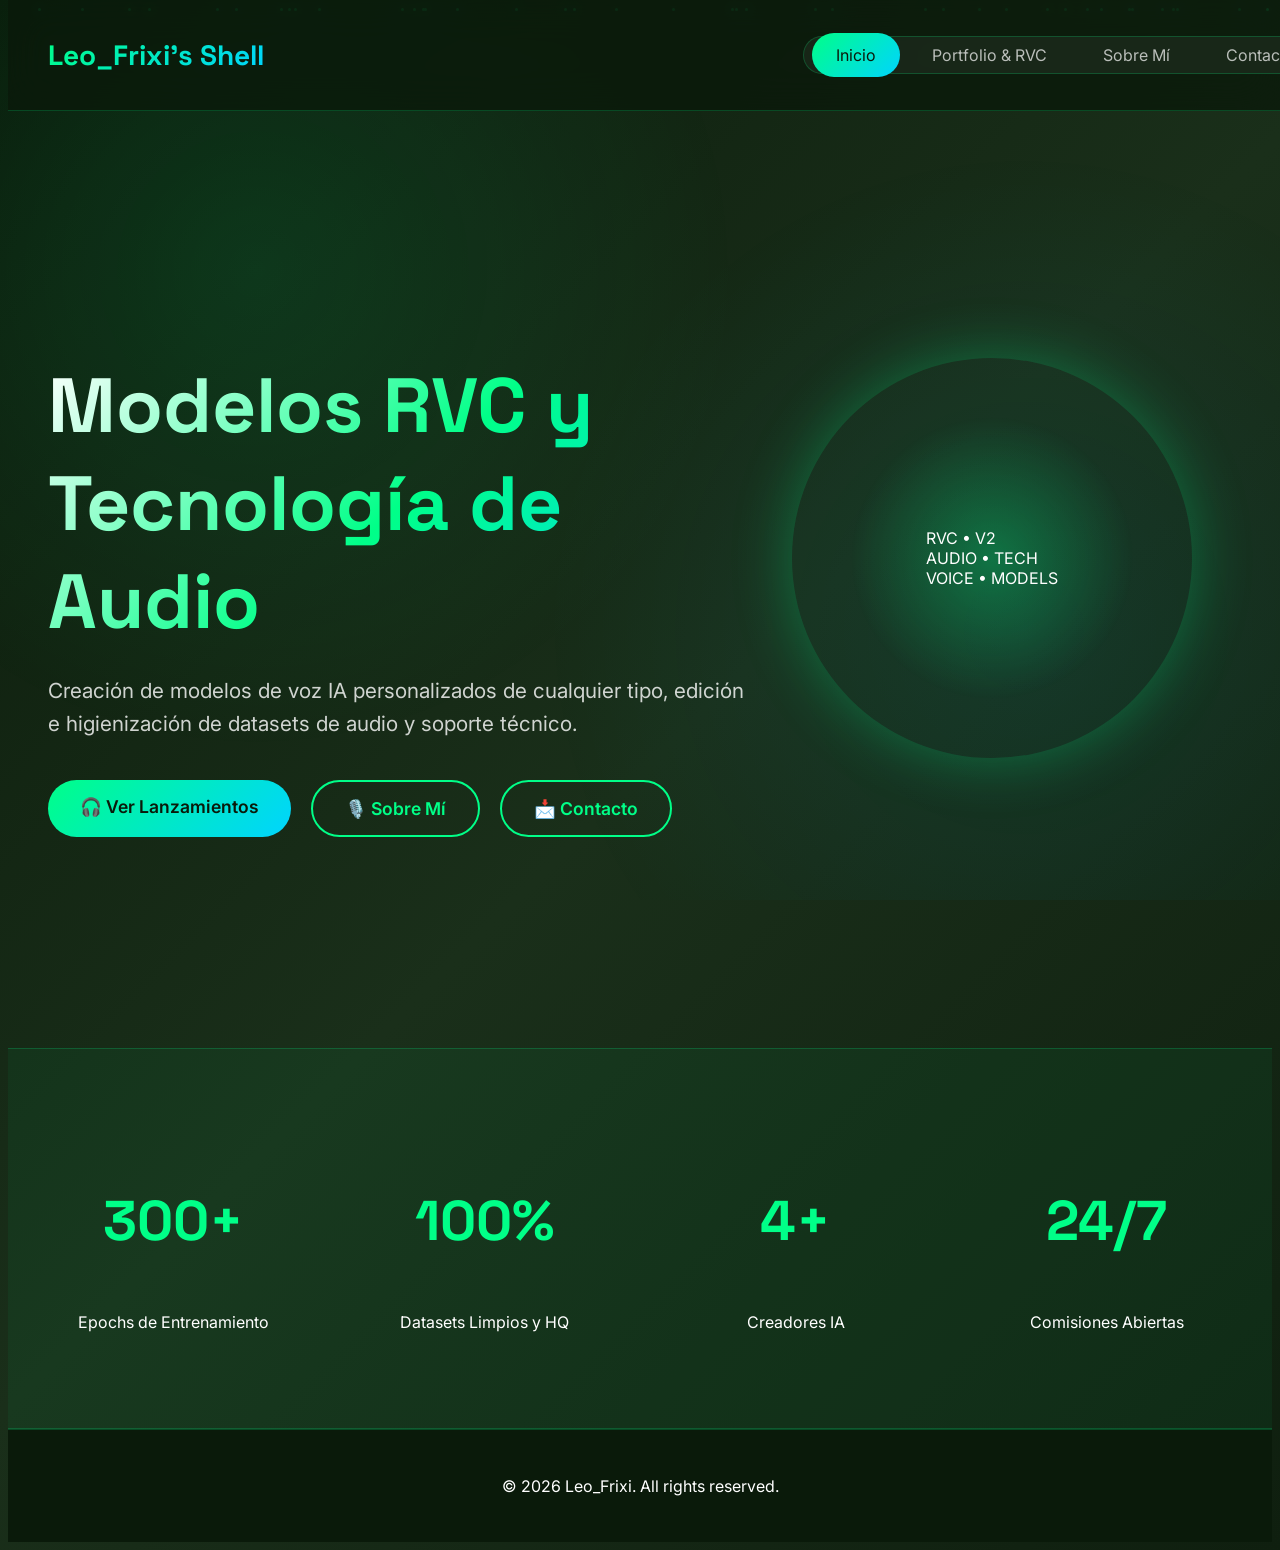
==== index.html @ 7d476fbf "Implementados videos en la sección de Portfolio + ajustes a cambiar" ====
<!DOCTYPE html>
<html lang="en">
<head>
    <meta charset="UTF-8">
    <meta name="viewport" content="width=device-width, initial-scale=1.0">
    <title>La Madriguera de Tortuga</title>
    <link href="https://fonts.googleapis.com/css2?family=Inter:wght@300;400;500;600;700&family=Space+Grotesk:wght@300;400;500;600;700&display=swap" rel="stylesheet">
    <link href="css/style.css" rel="stylesheet">
</head>
<body>
    <!-- Efectos Visuales de Fondo -->
    <div class="bio-bg"></div>
    <div class="particle-system" id="particleSystem"></div>

    <!-- Navegación -->
<header>
    <nav id="navbar">
        <div class="nav-container">
            <a href="index.html" class="logo">
                <span class="logo-text">Leo_Frixi's Shell</span>
            </a>
            <ul class="nav-menu" id="navMenu">
                <li><a href="index.html" class="nav-link active">Inicio</a></li>
                <li><a href="pages/portfolio.html" class="nav-link">Portfolio & RVC </a></li>
                <li><a href="pages/about.html" class="nav-link">Sobre Mí</a></li>
                <li><a href="pages/contact.html" class="nav-link">Contacto</a></li>
            </ul>
        </div>
    </nav>
</header>

<main>
    <!-- Sección Hero -->
    <section class="hero" id="home">
       <article class="hero-text">
                <h1>Modelos RVC y Tecnología de Audio</h1>
                <p>Creación de modelos de voz IA personalizados de cualquier tipo, edición e higienización de datasets de audio y soporte técnico.</p>
                <div class="hero-buttons">
                    <a href="pages/portfolio.html" class="btn btn-primary">🎧 Ver Lanzamientos</a>
                    <a href="pages/about.html" class="btn btn-secondary">🎙️ Sobre Mí</a>
                    <a href="pages/contact.html" class="btn btn-secondary">📩 Contacto</a>
                </div>
               </article>
            <figure class="hero-visual">
                <div class="bio-sphere">
                    <div class="rotating-text">
                        <div class="text-circle active">RVC • V2</div>
                        <div class="text-circle">AUDIO • TECH</div>
                        <div class="text-circle">VOICE • MODELS</div>
                    </div>
           </figure>
    </section>

<!-- Metricas y Stats -->
        <section class="stats">
            <div class="stats-container">
                <article class="stat-item">
                    <h3>300+</h3>
                    <p>Epochs de Entrenamiento</p>
                </article>
                <article class="stat-item">
                    <h3>100%</h3>
                    <p>Datasets Limpios y HQ</p>
                </article>
                <article class="stat-item">
                    <h3>4+</h3>
                    <p>Creadores IA</p>
                </article>
                <article class="stat-item">
                    <h3>24/7</h3>
                    <p>Comisiones Abiertas</p>
                </article>
            </div>
        </section>

    <!-- Footer -->
    <footer>
        <div class="footer-bottom">
            <p>© 2026 Leo_Frixi. All rights reserved.</p>
        </div>
    </footer>

    <script src="js/script.js"></script>
</body>
</html>
---- css/style.css ----
CSS
@charset "utf-8";

* {
	margin: 0;
	padding: 0;
	box-sizing: border-box;
}

:root {
	--primary-green: #00ff88;
	--secondary-green: #2d5a27;
	--accent-blue: #00d4ff;
	--warm-yellow: #ffeb3b;
	--deep-forest: #0a1a0a;
	--light-mint: #e8fff0;
	--glow-green: rgba(0, 255, 136, 0.3);
	--glow-blue: rgba(0, 212, 255, 0.3);
}

body {
	font-family: 'Inter', sans-serif;
	background: linear-gradient(135deg, #0a1a0a 0%, #1a2f1a 50%, #0f1f0f 100%);
	color: #ffffff;
	overflow-x: hidden;
	position: relative;
}

.bio-bg {
	position: fixed;
	top: 0;
	left: 0;
	width: 100%;
	height: 100%;
	background:
		radial-gradient(circle at 20% 30%, rgba(0, 255, 136, 0.1) 0%, transparent 40%),
		radial-gradient(circle at 80% 70%, rgba(0, 212, 255, 0.08) 0%, transparent 40%);
	z-index: -3;
}

.particle-system {
	position: fixed;
	width: 100%;
	height: 100%;
	pointer-events: none;
	z-index: -1;
}

.bio-particle {
	position: absolute;
	width: 3px;
	height: 3px;
	background: var(--primary-green);
	border-radius: 50%;
	box-shadow: 0 0 10px var(--primary-green);
	animation: bio-float 15s linear infinite;
}

@keyframes bio-float {
	0% { transform: translateY(100vh) scale(0); opacity: 0; }
	10% { opacity: 1; transform: translateY(90vh) scale(1); }
	90% { opacity: 1; transform: translateY(10vh) scale(1); }
	100% { transform: translateY(-10vh) scale(0); opacity: 0; }
}

nav {
	position: fixed;
	top: 0;
	width: 100%;
	padding: 20px 40px;
	background: rgba(10, 26, 10, 0.8);
	backdrop-filter: blur(20px);
	border-bottom: 1px solid rgba(0, 255, 136, 0.2);
	z-index: 1000;
}

.nav-container {
	max-width: 1400px;
	margin: 0 auto;
	display: flex;
	justify-content: space-between;
	align-items: center;
}

.logo {
	display: flex;
	align-items: center;
	text-decoration: none;
	gap: 12px;
}

.logo-text {
	font-family: 'Space Grotesk', sans-serif;
	font-size: 28px;
	font-weight: 700;
	background: linear-gradient(135deg, var(--primary-green), var(--accent-blue));
	-webkit-background-clip: text;
	-webkit-text-fill-color: transparent;
}

.nav-menu {
	display: flex;
	list-style: none;
	gap: 8px;
	background: rgba(255, 255, 255, 0.05);
	padding: 8px;
	border-radius: 50px;
	border: 1px solid rgba(0, 255, 136, 0.2);
}

.nav-menu a {
	text-decoration: none;
	color: rgba(255, 255, 255, 0.7);
	padding: 12px 24px;
	border-radius: 25px;
	transition: all 0.4s ease;
}

.nav-menu a.active, .nav-menu a:hover {
	color: var(--deep-forest);
	background: linear-gradient(135deg, var(--primary-green), var(--accent-blue));
}

.hero {
	min-height: 100vh;
	display: flex;
	align-items: center;
	justify-content: center;
	padding: 100px 40px 40px;
}

.hero-content {
	max-width: 1400px;
	width: 100%;
	display: grid;
	grid-template-columns: 1fr 1fr;
	gap: 80px;
	align-items: center;
}

.hero-text h1 {
	font-family: 'Space Grotesk', sans-serif;
	font-size: clamp(3rem, 6vw, 5.5rem);
	font-weight: 700;
	margin-bottom: 24px;
	background: linear-gradient(135deg, #ffffff, var(--primary-green), var(--accent-blue));
	-webkit-background-clip: text;
	-webkit-text-fill-color: transparent;
}

.hero-text p {
	font-size: 1.3rem;
	line-height: 1.6;
	color: rgba(255, 255, 255, 0.8);
	margin-bottom: 40px;
}

.hero-buttons {
	display: flex;
	gap: 20px;
}

.btn {
	padding: 16px 32px;
	border-radius: 50px;
	font-size: 1.1rem;
	font-weight: 600;
	text-decoration: none;
	transition: all 0.3s ease;
}

.btn-primary {
	background: linear-gradient(135deg, var(--primary-green), var(--accent-blue));
	color: var(--deep-forest);
}

.btn-secondary {
	background: transparent;
	color: var(--primary-green);
	border: 2px solid var(--primary-green);
}

.bio-sphere {
	width: 400px;
	height: 400px;
	border-radius: 50%;
	background: radial-gradient(circle, var(--glow-green) 0%, transparent 50%);
	display: flex;
	align-items: center;
	justify-content: center;
	box-shadow: 0 0 60px var(--glow-green);
	margin: 0 auto;
}

.stats {
	padding: 80px 40px;
	background: rgba(0, 255, 136, 0.05);
	border-top: 1px solid rgba(0, 255, 136, 0.2);
	border-bottom: 1px solid rgba(0, 255, 136, 0.2);
}

.stats-container {
	max-width: 1400px;
	margin: 0 auto;
	display: grid;
	grid-template-columns: repeat(auto-fit, minmax(250px, 1fr));
	gap: 60px;
	text-align: center;
}

.stat-item h3 {
	font-family: 'Space Grotesk', sans-serif;
	font-size: 3.5rem;
	color: var(--primary-green);
}

.features {
	padding: 120px 40px;
	max-width: 1400px;
	margin: 0 auto;
}

.section-title {
	font-family: 'Space Grotesk', sans-serif;
	font-size: 3.5rem;
	text-align: center;
	margin-bottom: 80px;
	background: linear-gradient(135deg, var(--primary-green), var(--accent-blue));
	-webkit-background-clip: text;
	-webkit-text-fill-color: transparent;
}

.features-showcase {
	display: grid;
	grid-template-columns: 400px 1fr;
	gap: 60px;
}

.nav-item {
	display: flex;
	align-items: center;
	gap: 20px;
	padding: 20px;
	margin-bottom: 12px;
	border-radius: 16px;
	cursor: pointer;
	border: 1px solid rgba(0, 255, 136, 0.2);
	background: rgba(255, 255, 255, 0.03);
}

.nav-item.active {
	background: linear-gradient(135deg, rgba(0, 255, 136, 0.2), rgba(0, 212, 255, 0.1));
	border-color: var(--primary-green);
}

/* ========================================= */
/*  🎧 PORTFOLIO & SECCIÓN DE CREADORES      */
/* ========================================= */

.portfolio-main {
	margin: 140px auto 60px auto;
	max-width: 1200px;
	width: 100%;
	padding: 0 20px;
}

.portfolio-title {
	text-align: center;
	margin-bottom: 2.5rem;
	font-size: 2.2rem;
	font-family: 'Space Grotesk', sans-serif;
	background: linear-gradient(135deg, var(--primary-green), var(--accent-blue));
	-webkit-background-clip: text;
	-webkit-text-fill-color: transparent;
}

.portfolio-container {
	display: grid;
	grid-template-columns: 320px 1fr;
	gap: 30px;
	align-items: start;
}

.artist-nav {
	display: flex;
	flex-direction: column;
	gap: 12px;
	background: rgba(255, 255, 255, 0.02);
	border: 1px solid rgba(0, 255, 136, 0.15);
	padding: 16px;
	border-radius: 16px;
}

.artist-btn {
	display: flex;
	align-items: flex-start;
	gap: 12px;
	width: 100%;
	padding: 14px;
	text-align: left;
	background: transparent;
	border: 1px solid transparent;
	border-radius: 10px;
	color: #ffffff;
	cursor: pointer;
	transition: all 0.3s ease;
}

.artist-btn:hover {
	background: rgba(0, 255, 136, 0.05);
	border-color: rgba(0, 255, 136, 0.3);
}

.artist-btn.active {
	background: linear-gradient(135deg, rgba(0, 255, 136, 0.15), rgba(0, 212, 255, 0.1));
	border-color: var(--primary-green);
	box-shadow: 0 0 15px rgba(0, 255, 136, 0.15);
}

.artist-icon {
	font-size: 1.3rem;
	line-height: 1;
	margin-top: 2px;
}

.artist-info h4 {
	margin: 0 0 4px 0;
	color: var(--primary-green);
	font-size: 1rem;
	font-family: 'Space Grotesk', sans-serif;
}

.artist-info p {
	margin: 0;
	font-size: 0.82rem;
	color: rgba(255, 255, 255, 0.7);
	line-height: 1.35;
}

/* Lista vertical de vídeos por colaborador */
.video-column-list {
	display: flex;
	flex-direction: column;
	gap: 32px;
	margin-top: 24px;
}

.video-container {
	position: relative;
	width: 100%;
	padding-bottom: 56.25%; /* Mantiene relación de aspecto 16:9 perfecto en tamaño grande */
	height: 0;
	border-radius: 12px;
	overflow: hidden;
	border: 1px solid rgba(0, 255, 136, 0.3);
	background: #000000;
	box-shadow: 0 6px 24px rgba(0, 0, 0, 0.5);
}

.video-container iframe,
.video-container video {
	position: absolute;
	top: 0;
	left: 0;
	width: 100%;
	height: 100%;
	border: 0;
	border-radius: 12px;
}

.feature-display {
	background: rgba(255, 255, 255, 0.03);
	border: 1px solid rgba(0, 255, 136, 0.2);
	border-radius: 16px;
	padding: 28px;
	min-height: 380px;
}

.feature-panel {
	display: none;
}

.feature-panel.active {
	display: block;
}

.feature-panel h3 {
	color: var(--primary-green);
	margin-top: 0;
	margin-bottom: 16px;
	font-family: 'Space Grotesk', sans-serif;
	font-size: 1.6rem;
}

.feature-panel p {
	color: rgba(255, 255, 255, 0.85);
	line-height: 1.6;
}

.about, .contact {
	padding: 120px 40px;
	max-width: 1400px;
	margin: 0 auto;
}

.contact-container {
	display: grid;
	grid-template-columns: 1fr 1fr;
	gap: 80px;
}

.contact-form {
	background: rgba(255, 255, 255, 0.05);
	border: 1px solid rgba(0, 255, 136, 0.2);
	border-radius: 24px;
	padding: 48px;
}

.form-group {
	margin-bottom: 32px;
}

.form-group label {
	display: block;
	color: var(--primary-green);
	margin-bottom: 12px;
}

.form-group input, .form-group textarea {
	width: 100%;
	padding: 16px;
	background: rgba(255, 255, 255, 0.08);
	border: 2px solid rgba(0, 255, 136, 0.2);
	border-radius: 12px;
	color: white;
}

.submit-btn {
	width: 100%;
	padding: 18px;
	background: linear-gradient(135deg, var(--primary-green), var(--accent-blue));
	color: var(--deep-forest);
	border: none;
	border-radius: 12px;
	font-weight: 700;
	cursor: pointer;
}

footer {
	background: var(--deep-forest);
	border-top: 1px solid rgba(0, 255, 136, 0.2);
	padding: 30px;
	text-align: center;
}

@media (max-width: 768px) {
	.hero-content, .features-showcase, .contact-container, .portfolio-container {
		grid-template-columns: 1fr;
	}
}
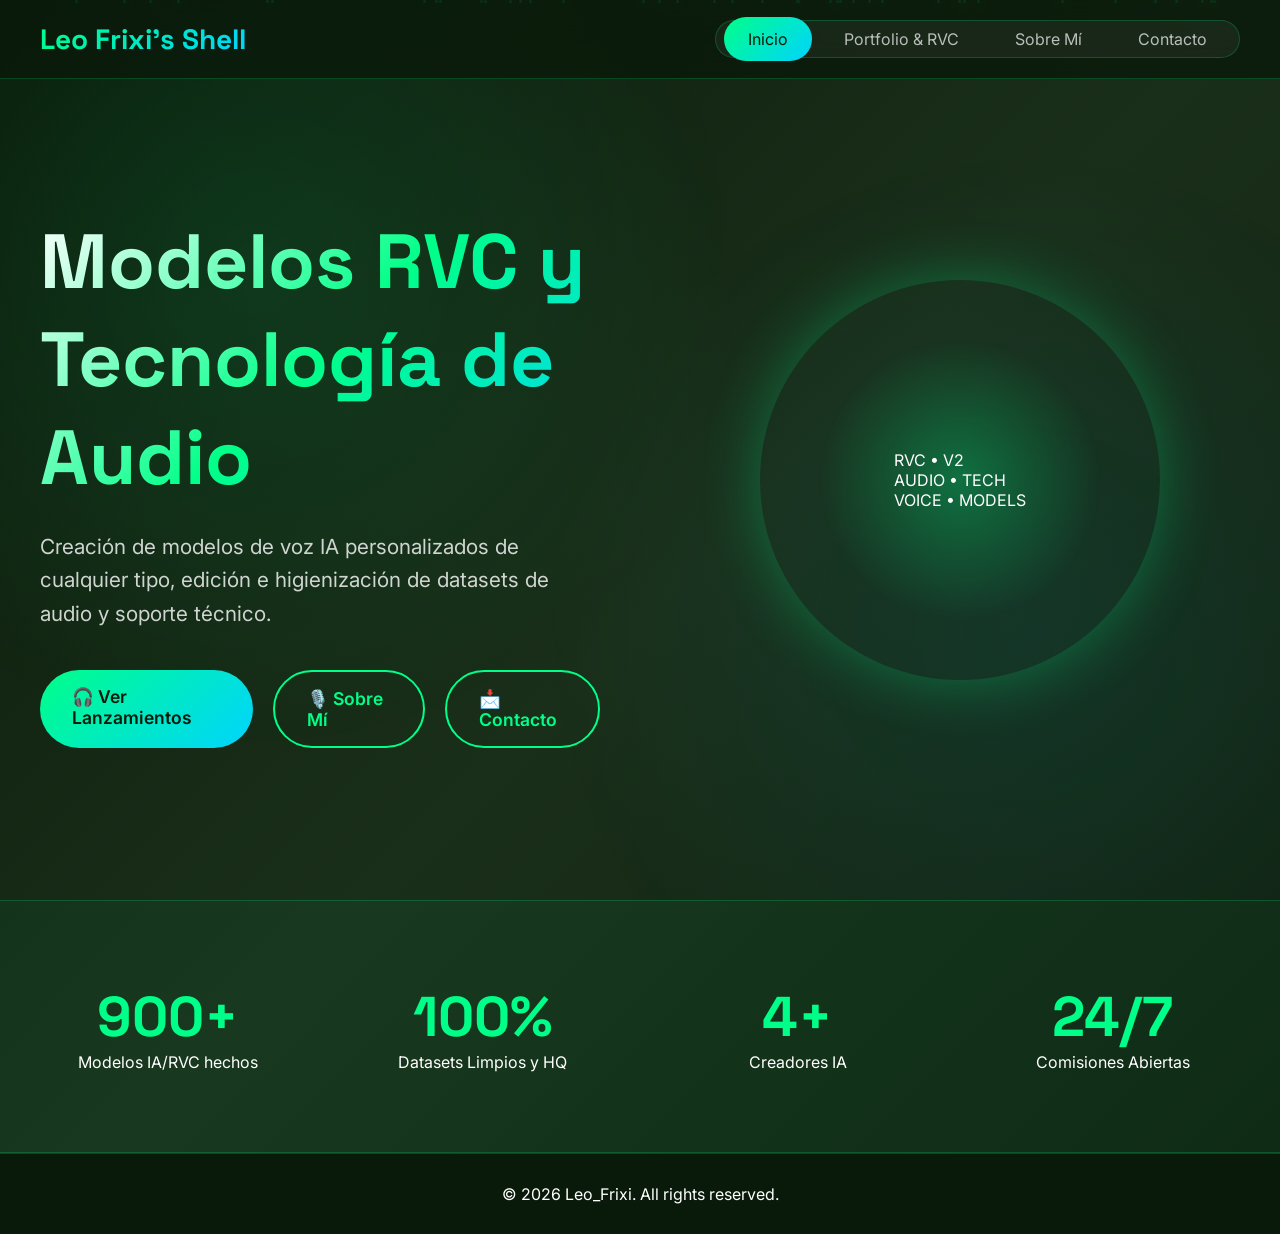
==== commit b31673b2: "Biografia añadida, mobile first + otras correcciones" ====
--- a/index.html
+++ b/index.html
@@ -1,9 +1,9 @@
 <!DOCTYPE html>
-<html lang="en">
+<html lang="es">
 <head>
     <meta charset="UTF-8">
     <meta name="viewport" content="width=device-width, initial-scale=1.0">
-    <title>La Madriguera de Tortuga</title>
+    <title>Leo Frixi's Shell</title>
     <link href="https://fonts.googleapis.com/css2?family=Inter:wght@300;400;500;600;700&family=Space+Grotesk:wght@300;400;500;600;700&display=swap" rel="stylesheet">
     <link href="css/style.css" rel="stylesheet">
 </head>
@@ -17,7 +17,7 @@
     <nav id="navbar">
         <div class="nav-container">
             <a href="index.html" class="logo">
-                <span class="logo-text">Leo_Frixi's Shell</span>
+                <span class="logo-text">Leo Frixi's Shell</span>
             </a>
             <ul class="nav-menu" id="navMenu">
                 <li><a href="index.html" class="nav-link active">Inicio</a></li>
@@ -32,31 +32,34 @@
 <main>
     <!-- Sección Hero -->
     <section class="hero" id="home">
-       <article class="hero-text">
-                <h1>Modelos RVC y Tecnología de Audio</h1>
-                <p>Creación de modelos de voz IA personalizados de cualquier tipo, edición e higienización de datasets de audio y soporte técnico.</p>
-                <div class="hero-buttons">
-                    <a href="pages/portfolio.html" class="btn btn-primary">🎧 Ver Lanzamientos</a>
-                    <a href="pages/about.html" class="btn btn-secondary">🎙️ Sobre Mí</a>
-                    <a href="pages/contact.html" class="btn btn-secondary">📩 Contacto</a>
+    <div class="hero-content">
+        <div class="hero-text">
+            <h1>Modelos RVC y Tecnología de Audio</h1>
+            <p>Creación de modelos de voz IA personalizados de cualquier tipo, edición e higienización de datasets de audio y soporte técnico.</p>
+            <div class="hero-buttons">
+                <a href="pages/portfolio.html" class="btn btn-primary">🎧 Ver Lanzamientos</a>
+                <a href="pages/about.html" class="btn btn-secondary">🎙️ Sobre Mí</a>
+                <a href="pages/contact.html" class="btn btn-secondary">📩 Contacto</a>
+            </div>
+        </div>
+        <div class="hero-visual">
+            <div class="bio-sphere">
+                <div class="rotating-text">
+                    <div class="text-circle active">RVC • V2</div>
+                    <div class="text-circle">AUDIO • TECH</div>
+                    <div class="text-circle">VOICE • MODELS</div>
                 </div>
-               </article>
-            <figure class="hero-visual">
-                <div class="bio-sphere">
-                    <div class="rotating-text">
-                        <div class="text-circle active">RVC • V2</div>
-                        <div class="text-circle">AUDIO • TECH</div>
-                        <div class="text-circle">VOICE • MODELS</div>
-                    </div>
-           </figure>
-    </section>
+            </div>
+        </div>
+    </div>
+</section>
 
 <!-- Metricas y Stats -->
         <section class="stats">
             <div class="stats-container">
                 <article class="stat-item">
-                    <h3>300+</h3>
-                    <p>Epochs de Entrenamiento</p>
+                    <h3>900+</h3>
+                    <p>Modelos IA/RVC hechos</p>
                 </article>
                 <article class="stat-item">
                     <h3>100%</h3>
@@ -72,8 +75,9 @@
                 </article>
             </div>
         </section>
+    </main>
 
-    <!-- Footer -->
+<!-- Footer -->
     <footer>
         <div class="footer-bottom">
             <p>© 2026 Leo_Frixi. All rights reserved.</p>
--- a/css/style.css
+++ b/css/style.css
@@ -1,6 +1,3 @@
-CSS
-@charset "utf-8";
-
 * {
 	margin: 0;
 	padding: 0;
@@ -24,6 +21,14 @@
 	color: #ffffff;
 	overflow-x: hidden;
 	position: relative;
+	min-height: 100vh;
+	display: flex;
+	flex-direction: column;
+}
+
+main {
+	flex: 1;
+	width: 100%;
 }
 
 .bio-bg {
@@ -403,6 +408,69 @@
 	margin: 0 auto;
 }
 
+.about-content {
+	display: grid;
+	grid-template-columns: 1fr 1.5fr;
+	gap: 60px;
+	align-items: center;
+}
+
+.about-visual {
+	display: flex;
+	justify-content: center;
+}
+
+.eco-visualization {
+	width: min(320px, 80vw);
+	aspect-ratio: 1;
+}
+
+.growth-rings {
+	position: relative;
+	width: 100%;
+	height: 100%;
+}
+
+.ring {
+	position: absolute;
+	inset: 0;
+	border-radius: 50%;
+	border: 2px solid var(--primary-green);
+	box-shadow: 0 0 30px var(--glow-green);
+}
+
+.ring:nth-child(2) {
+	inset: 18%;
+	border-color: var(--accent-blue);
+	box-shadow: 0 0 30px var(--glow-blue);
+}
+
+.ring:nth-child(3) {
+	inset: 36%;
+	background: radial-gradient(circle, var(--glow-green) 0%, transparent 70%);
+}
+
+.about-text h2 {
+	font-family: 'Space Grotesk', sans-serif;
+	font-size: 2rem;
+	color: var(--primary-green);
+	margin-bottom: 24px;
+}
+
+.about-text p {
+	font-size: 1.1rem;
+	line-height: 1.7;
+	color: rgba(255, 255, 255, 0.85);
+	margin-bottom: 20px;
+}
+
+.about-text .firma {
+	text-align: right;
+	font-family: 'Space Grotesk', sans-serif;
+	color: var(--primary-green);
+	font-size: 1.2rem;
+}
+
 .contact-container {
 	display: grid;
 	grid-template-columns: 1fr 1fr;
@@ -454,7 +522,22 @@
 }
 
 @media (max-width: 768px) {
-	.hero-content, .features-showcase, .contact-container, .portfolio-container {
+	.hero-content, .features-showcase, .contact-container, .portfolio-container, .about-content {
 		grid-template-columns: 1fr;
 	}
+
+	nav { padding: 12px 16px; }
+	.nav-container { flex-direction: column; gap: 12px; }
+	.nav-menu { flex-wrap: wrap; justify-content: center; }
+	.nav-menu a { padding: 8px 14px; font-size: 0.9rem; }
+
+	.hero { padding: 140px 20px 40px; }
+	.hero-content { gap: 40px; }
+	.hero-buttons { flex-wrap: wrap; }
+	.bio-sphere { width: min(300px, 80vw); height: min(300px, 80vw); }
+
+	.stats, .about, .contact { padding: 60px 20px; }
+	.contact-form { padding: 24px; }
+	.section-title { font-size: 2.2rem; }
+	.about-content { gap: 40px; }
 }
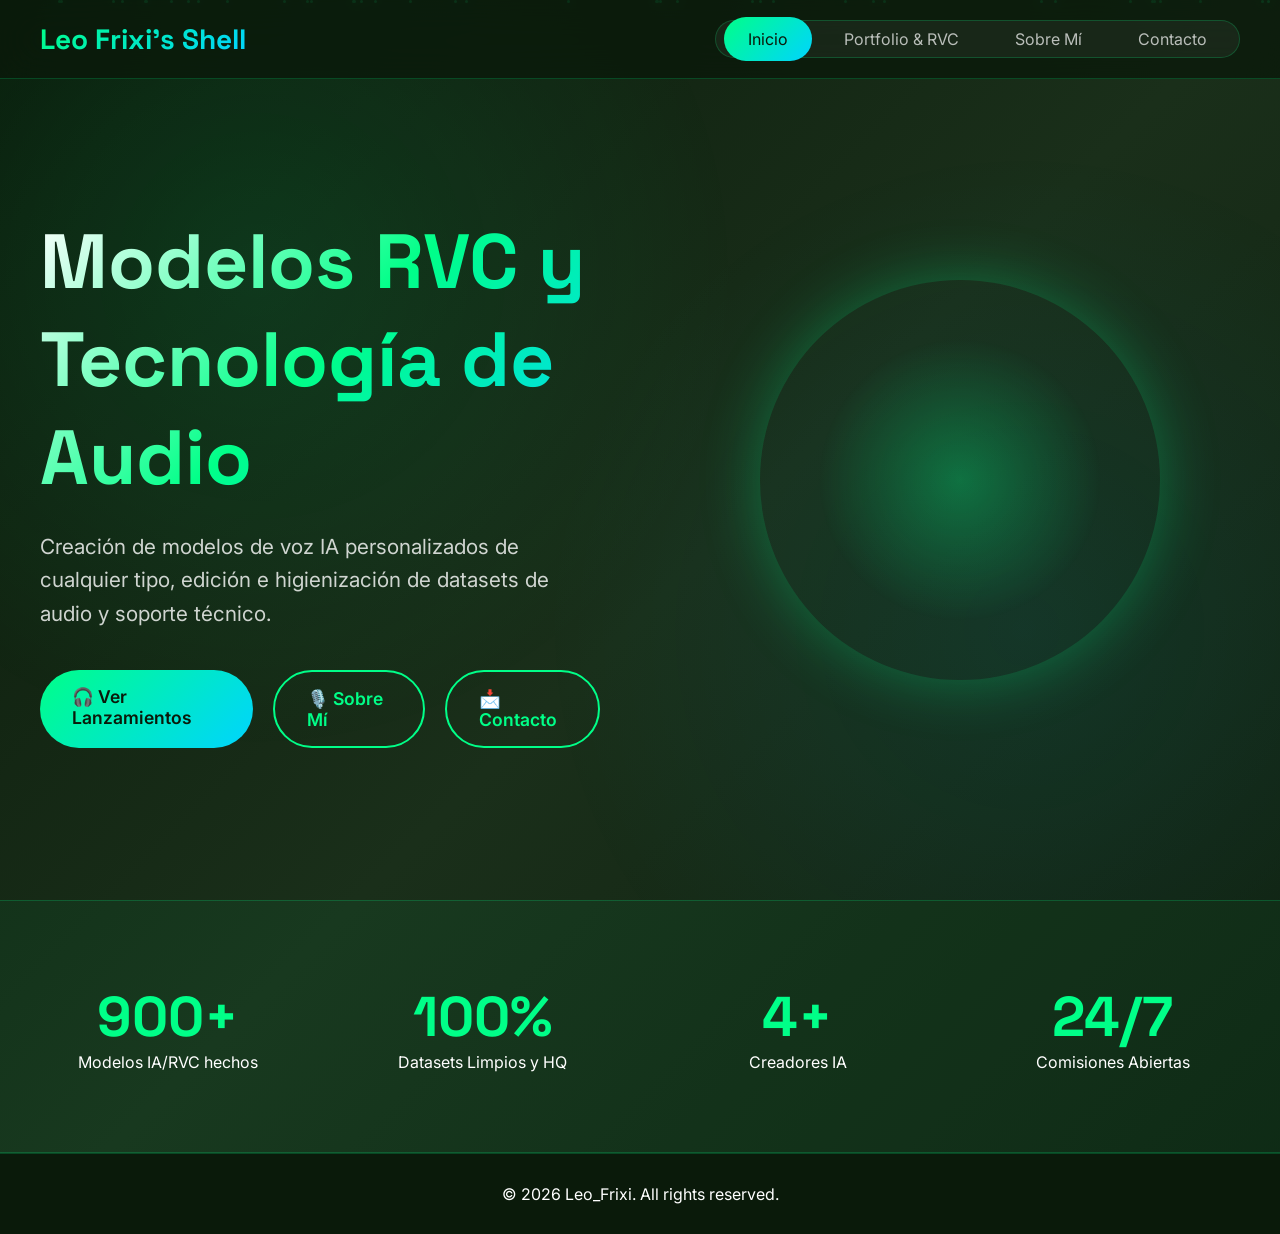
==== commit 14eb0014: "Ultima version, hasta donde pude llegar por falta de tiempo y cansancio" ====
--- a/index.html
+++ b/index.html
@@ -17,11 +17,11 @@
     <nav id="navbar">
         <div class="nav-container">
             <a href="index.html" class="logo">
-                <span class="logo-text">Leo Frixi's Shell</span>
-            </a>
+    <span class="logo-text">Leo Frixi's Shell</span>
+</a>
             <ul class="nav-menu" id="navMenu">
                 <li><a href="index.html" class="nav-link active">Inicio</a></li>
-                <li><a href="pages/portfolio.html" class="nav-link">Portfolio & RVC </a></li>
+                <li><a href="pages/portfolio.html" class="nav-link">Portfolio &amp; RVC </a></li>
                 <li><a href="pages/about.html" class="nav-link">Sobre Mí</a></li>
                 <li><a href="pages/contact.html" class="nav-link">Contacto</a></li>
             </ul>
--- a/css/style.css
+++ b/css/style.css
@@ -197,6 +197,37 @@
 	margin: 0 auto;
 }
 
+.rotating-text {
+	position: relative;
+	width: 100%;
+	height: 100%;
+}
+
+.text-circle {
+	position: absolute;
+	inset: 0;
+	display: flex;
+	align-items: center;
+	justify-content: center;
+	font-family: 'Space Grotesk', sans-serif;
+	font-size: 1.8rem;
+	font-weight: 700;
+	letter-spacing: 2px;
+	color: var(--primary-green);
+	text-shadow: 0 0 20px var(--glow-green);
+	opacity: 0;
+	animation: text-rotate 9s infinite;
+}
+
+.text-circle:nth-child(2) { animation-delay: 3s; }
+.text-circle:nth-child(3) { animation-delay: 6s; }
+
+@keyframes text-rotate {
+	0% { opacity: 0; transform: translateY(12px); }
+	5%, 30% { opacity: 1; transform: translateY(0); }
+	35%, 100% { opacity: 0; transform: translateY(-12px); }
+}
+
 .stats {
 	padding: 80px 40px;
 	background: rgba(0, 255, 136, 0.05);
@@ -521,6 +552,74 @@
 	text-align: center;
 }
 
+.contact-info h2 {
+	font-family: 'Space Grotesk', sans-serif;
+	font-size: 2rem;
+	color: var(--primary-green);
+	margin-bottom: 8px;
+}
+
+.contact-intro {
+	color: rgba(255, 255, 255, 0.75);
+	line-height: 1.6;
+	margin-bottom: 28px;
+}
+
+.social-list {
+	list-style: none;
+	display: flex;
+	flex-direction: column;
+	gap: 16px;
+}
+
+.social-card {
+	display: flex;
+	align-items: center;
+	gap: 18px;
+	padding: 16px 20px;
+	border-radius: 16px;
+	background: rgba(255, 255, 255, 0.05);
+	border: 1px solid rgba(0, 255, 136, 0.2);
+	color: #ffffff;
+	text-decoration: none;
+	transition: transform 0.3s ease, border-color 0.3s ease, box-shadow 0.3s ease;
+}
+
+a.social-card:hover,
+a.social-card:focus-visible {
+	transform: translateX(6px);
+	border-color: var(--primary-green);
+	box-shadow: 0 0 20px var(--glow-green);
+}
+
+.social-icon {
+	flex-shrink: 0;
+	width: 52px;
+	height: 52px;
+	display: flex;
+	align-items: center;
+	justify-content: center;
+	border-radius: 14px;
+	font-size: 1.6rem;
+	color: #ffffff;
+}
+
+.social-icon.youtube { background: #ff0033; }
+.social-icon.instagram { background: linear-gradient(45deg, #feda75, #d62976, #4f5bd5); }
+.social-icon.discord { background: #5865f2; }
+.social-icon.github { background: #333333; border: 1px solid rgba(255, 255, 255, 0.2); }
+
+.social-text strong {
+	display: block;
+	font-family: 'Space Grotesk', sans-serif;
+	font-size: 1.05rem;
+}
+
+.social-text span {
+	font-size: 0.9rem;
+	color: rgba(255, 255, 255, 0.7);
+}
+
 @media (max-width: 768px) {
 	.hero-content, .features-showcase, .contact-container, .portfolio-container, .about-content {
 		grid-template-columns: 1fr;
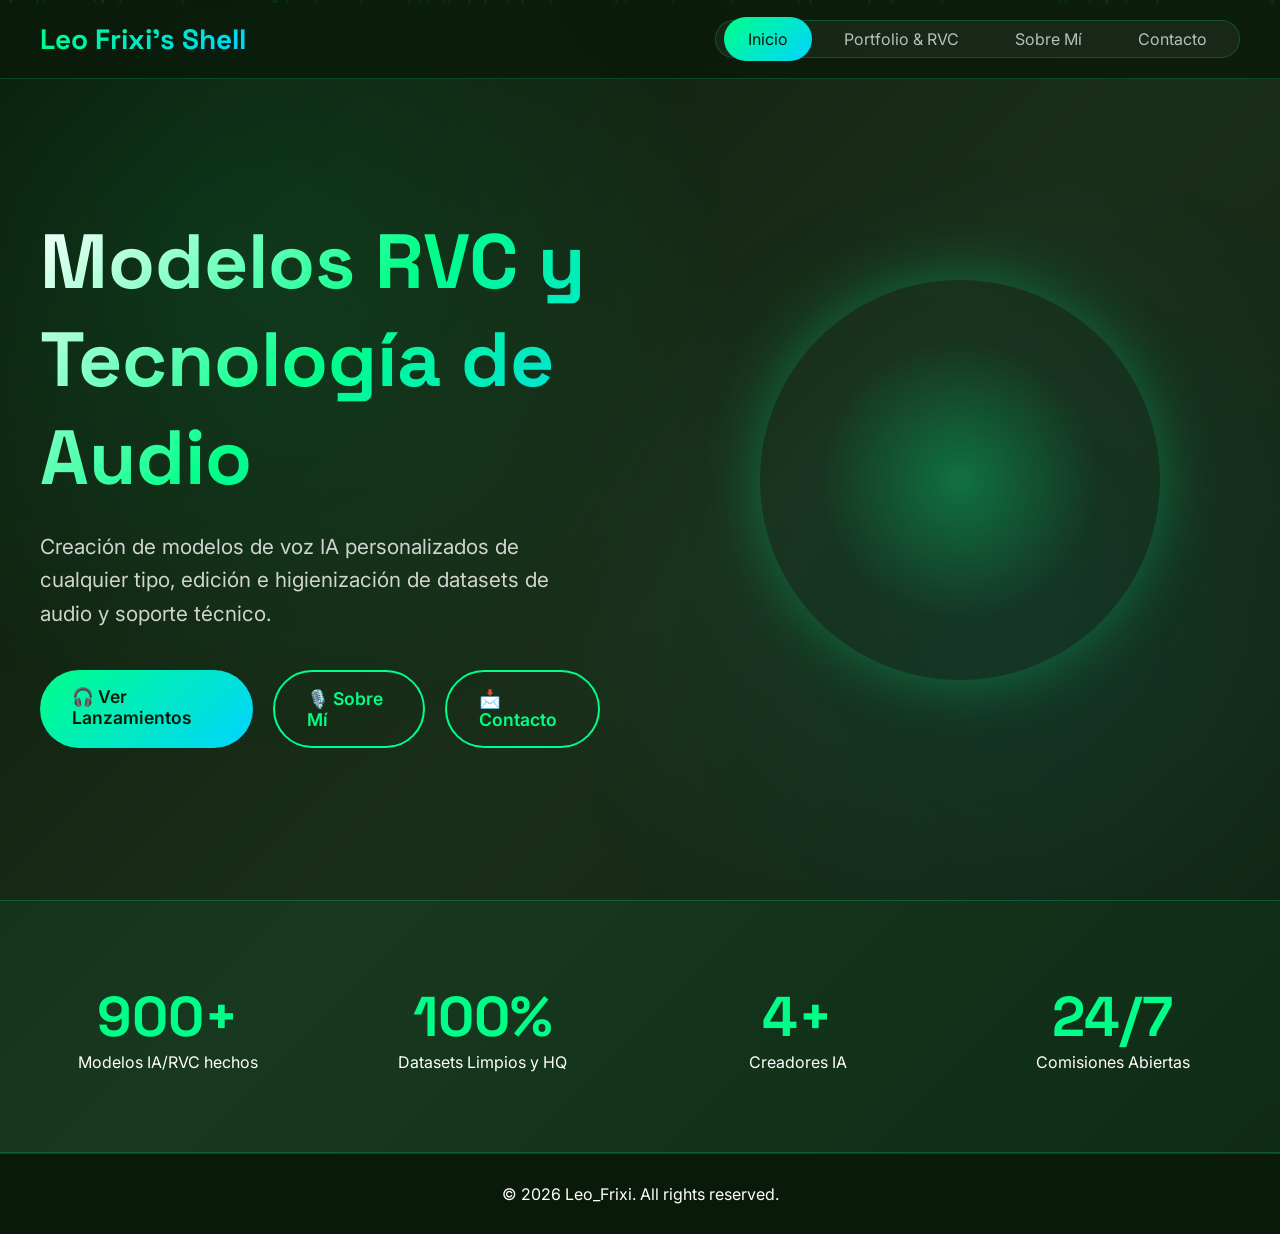
==== commit 40300189: "Nombres de los HTML's cambiados a español" ====
--- a/index.html
+++ b/index.html
@@ -16,14 +16,14 @@
 <header>
     <nav id="navbar">
         <div class="nav-container">
-            <a href="index.html" class="logo">
+            <a href="../index.html" class="logo">
     <span class="logo-text">Leo Frixi's Shell</span>
 </a>
             <ul class="nav-menu" id="navMenu">
                 <li><a href="index.html" class="nav-link active">Inicio</a></li>
                 <li><a href="pages/portfolio.html" class="nav-link">Portfolio &amp; RVC </a></li>
-                <li><a href="pages/about.html" class="nav-link">Sobre Mí</a></li>
-                <li><a href="pages/contact.html" class="nav-link">Contacto</a></li>
+                <li><a href="pages/biografia.html" class="nav-link">Sobre Mí</a></li>
+                <li><a href="pages/contacto.html" class="nav-link">Contacto</a></li>
             </ul>
         </div>
     </nav>
@@ -38,8 +38,8 @@
             <p>Creación de modelos de voz IA personalizados de cualquier tipo, edición e higienización de datasets de audio y soporte técnico.</p>
             <div class="hero-buttons">
                 <a href="pages/portfolio.html" class="btn btn-primary">🎧 Ver Lanzamientos</a>
-                <a href="pages/about.html" class="btn btn-secondary">🎙️ Sobre Mí</a>
-                <a href="pages/contact.html" class="btn btn-secondary">📩 Contacto</a>
+                <a href="pages/biografia.html" class="btn btn-secondary">🎙️ Sobre Mí</a>
+                <a href="pages/contacto.html" class="btn btn-secondary">📩 Contacto</a>
             </div>
         </div>
         <div class="hero-visual">
@@ -54,7 +54,7 @@
     </div>
 </section>
 
-<!-- Metricas y Stats -->
+<!-- Mis Stats -->
         <section class="stats">
             <div class="stats-container">
                 <article class="stat-item">
--- a/css/style.css
+++ b/css/style.css
@@ -1,8 +1,16 @@
+/* ============================================= */
+/*  🧹 RESETEO Y NORMALIZACIÓN                   */
+/* ============================================= */
+
 * {
 	margin: 0;
 	padding: 0;
 	box-sizing: border-box;
 }
+
+/* ============================================= */
+/*  🎨 VARIABLES Y CONFIGURACIONES GLOBALES      */
+/* ============================================= */
 
 :root {
 	--primary-green: #00ff88;
@@ -15,6 +23,10 @@
 	--glow-blue: rgba(0, 212, 255, 0.3);
 }
 
+/* ============================================= */
+/*  📐 LAYOUT GENERAL                            */
+/* ============================================= */
+
 body {
 	font-family: 'Inter', sans-serif;
 	background: linear-gradient(135deg, #0a1a0a 0%, #1a2f1a 50%, #0f1f0f 100%);
@@ -30,6 +42,11 @@
 	flex: 1;
 	width: 100%;
 }
+
+/* ============================================= */
+/*  ✨ FONDO Y EFECTOS VISUALES                  */
+/* ============================================= */
+
 
 .bio-bg {
 	position: fixed;
@@ -68,6 +85,10 @@
 	100% { transform: translateY(-10vh) scale(0); opacity: 0; }
 }
 
+/* ============================================= */
+/*  🧭 NAVEGACIÓN                                */
+/* ============================================= */
+
 nav {
 	position: fixed;
 	top: 0;
@@ -126,6 +147,10 @@
 	background: linear-gradient(135deg, var(--primary-green), var(--accent-blue));
 }
 
+/* ============================================= */
+/*  🏠 SECCIÓN HERO (INICIO)                     */
+/* ============================================= */
+
 .hero {
 	min-height: 100vh;
 	display: flex;
@@ -164,6 +189,10 @@
 	display: flex;
 	gap: 20px;
 }
+
+/* ============================================= */
+/*  🔘 BOTONES                                   */
+/* ============================================= */
 
 .btn {
 	padding: 16px 32px;
@@ -228,6 +257,10 @@
 	35%, 100% { opacity: 0; transform: translateY(-12px); }
 }
 
+/* ============================================= */
+/*  📊 ESTADÍSTICAS                              */
+/* ============================================= */
+
 .stats {
 	padding: 80px 40px;
 	background: rgba(0, 255, 136, 0.05);
@@ -250,11 +283,9 @@
 	color: var(--primary-green);
 }
 
-.features {
-	padding: 120px 40px;
-	max-width: 1400px;
-	margin: 0 auto;
-}
+/* ============================================= */
+/*  🔤 TÍTULOS DE SECCIÓN                        */
+/* ============================================= */
 
 .section-title {
 	font-family: 'Space Grotesk', sans-serif;
@@ -265,29 +296,7 @@
 	-webkit-background-clip: text;
 	-webkit-text-fill-color: transparent;
 }
-
-.features-showcase {
-	display: grid;
-	grid-template-columns: 400px 1fr;
-	gap: 60px;
-}
-
-.nav-item {
-	display: flex;
-	align-items: center;
-	gap: 20px;
-	padding: 20px;
-	margin-bottom: 12px;
-	border-radius: 16px;
-	cursor: pointer;
-	border: 1px solid rgba(0, 255, 136, 0.2);
-	background: rgba(255, 255, 255, 0.03);
-}
-
-.nav-item.active {
-	background: linear-gradient(135deg, rgba(0, 255, 136, 0.2), rgba(0, 212, 255, 0.1));
-	border-color: var(--primary-green);
-}
+ 
 
 /* ========================================= */
 /*  🎧 PORTFOLIO & SECCIÓN DE CREADORES      */
@@ -373,7 +382,7 @@
 	line-height: 1.35;
 }
 
-/* Lista vertical de vídeos por colaborador */
+/* Lista vertical de vídeos por creador */
 .video-column-list {
 	display: flex;
 	flex-direction: column;
@@ -433,6 +442,10 @@
 	line-height: 1.6;
 }
 
+/* ============================================= */
+/*  👤 SOBRE MÍ (BIOGRAFÍA)                      */
+/* ============================================= */
+
 .about, .contact {
 	padding: 120px 40px;
 	max-width: 1400px;
@@ -501,6 +514,10 @@
 	color: var(--primary-green);
 	font-size: 1.2rem;
 }
+
+/* ============================================= */
+/*  📩 CONTACTO Y FORMULARIO                     */
+/* ============================================= */
 
 .contact-container {
 	display: grid;
@@ -545,12 +562,20 @@
 	cursor: pointer;
 }
 
+/* ============================================= */
+/*  🦶 PIE DE PÁGINA                             */
+/* ============================================= */
+
 footer {
 	background: var(--deep-forest);
 	border-top: 1px solid rgba(0, 255, 136, 0.2);
 	padding: 30px;
 	text-align: center;
 }
+
+/* ============================================= */
+/*  🌐 REDES SOCIALES                            */
+/* ============================================= */
 
 .contact-info h2 {
 	font-family: 'Space Grotesk', sans-serif;
@@ -620,6 +645,10 @@
 	color: rgba(255, 255, 255, 0.7);
 }
 
+/* ============================================= */
+/*  📱 RESPONSIVE (MÓVIL)                        */
+/* ============================================= */
+
 @media (max-width: 768px) {
 	.hero-content, .features-showcase, .contact-container, .portfolio-container, .about-content {
 		grid-template-columns: 1fr;
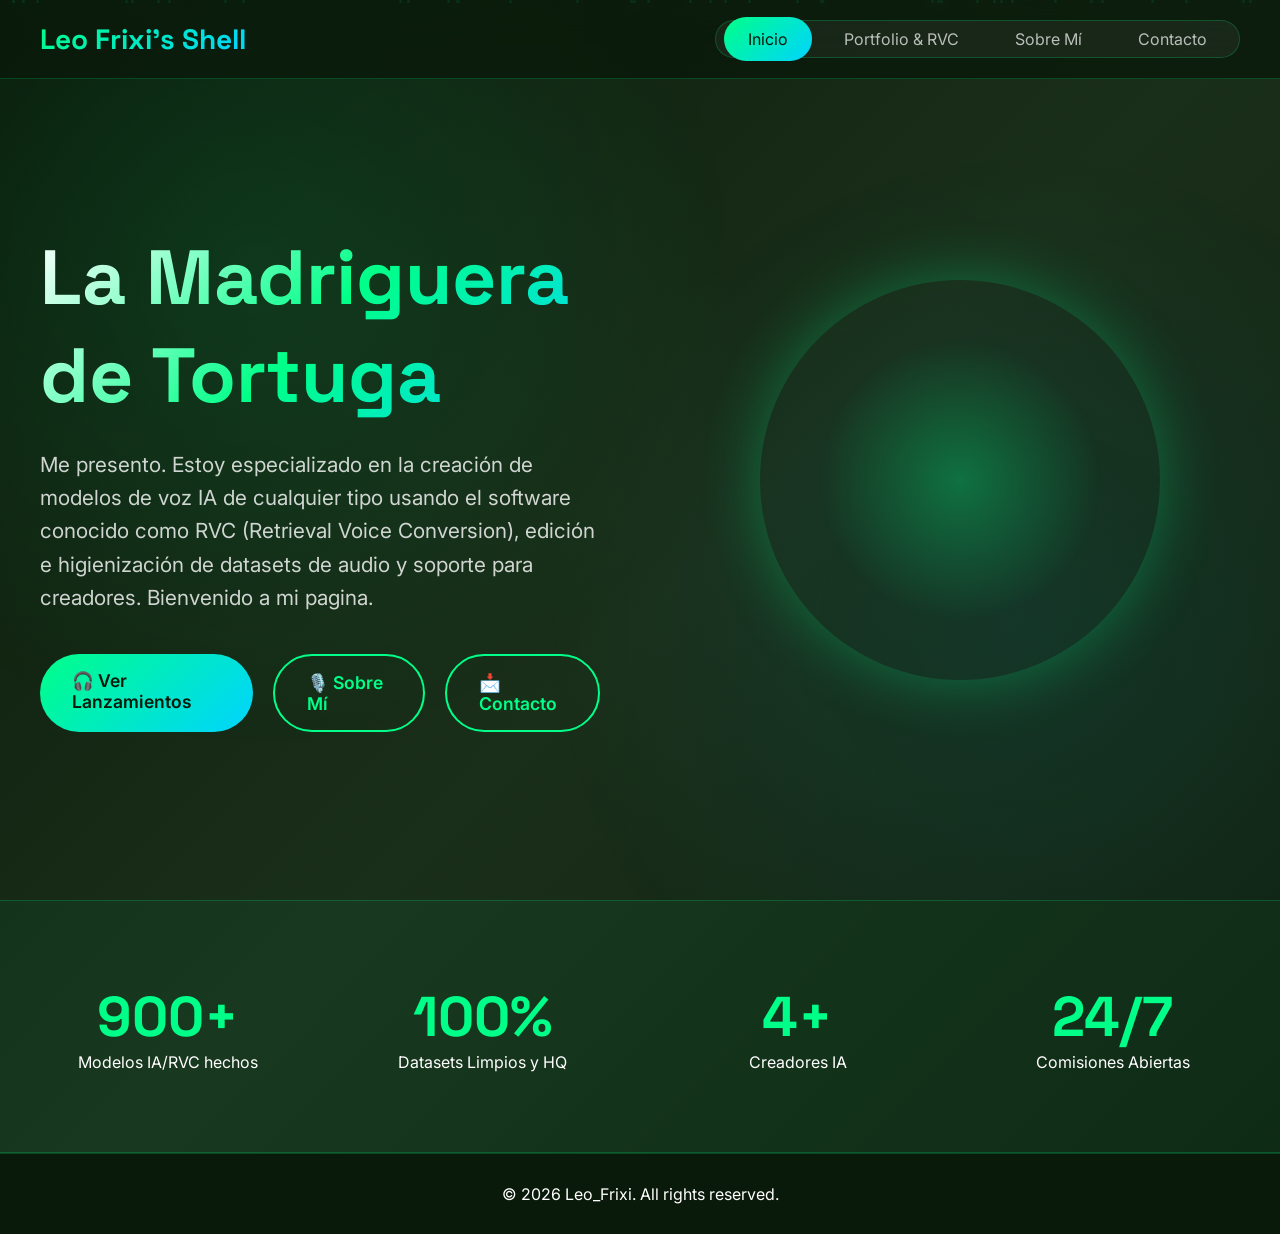
==== commit 2f5e5126: "Adición de más samples de audio, más imagenes + y otros cambios menores" ====
--- a/index.html
+++ b/index.html
@@ -34,8 +34,8 @@
     <section class="hero" id="home">
     <div class="hero-content">
         <div class="hero-text">
-            <h1>Modelos RVC y Tecnología de Audio</h1>
-            <p>Creación de modelos de voz IA personalizados de cualquier tipo, edición e higienización de datasets de audio y soporte técnico.</p>
+            <h1>La Madriguera de Tortuga</h1>
+            <p>Me presento. Estoy especializado en la creación de modelos de voz IA de cualquier tipo usando el software conocido como RVC (Retrieval Voice Conversion), edición e higienización de datasets de audio y soporte para creadores. Bienvenido a mi pagina.</p>
             <div class="hero-buttons">
                 <a href="pages/portfolio.html" class="btn btn-primary">🎧 Ver Lanzamientos</a>
                 <a href="pages/biografia.html" class="btn btn-secondary">🎙️ Sobre Mí</a>
--- a/css/style.css
+++ b/css/style.css
@@ -316,6 +316,7 @@
 	font-family: 'Space Grotesk', sans-serif;
 	background: linear-gradient(135deg, var(--primary-green), var(--accent-blue));
 	-webkit-background-clip: text;
+	background-clip: text;
 	-webkit-text-fill-color: transparent;
 }
 
@@ -351,6 +352,10 @@
 	transition: all 0.3s ease;
 }
 
+a.artist-btn {
+	text-decoration: none;
+}
+
 .artist-btn:hover {
 	background: rgba(0, 255, 136, 0.05);
 	border-color: rgba(0, 255, 136, 0.3);
@@ -646,6 +651,74 @@
 }
 
 /* ============================================= */
+/*  🎙️ SAMPLES CRUDOS                            */
+/* ============================================= */
+
+a.artist-btn {
+	text-decoration: none;
+}
+
+.back-link {
+	display: inline-block;
+	margin-bottom: 20px;
+	color: var(--primary-green);
+	text-decoration: none;
+}
+
+.back-link:hover {
+	text-decoration: underline;
+}
+
+.samples-intro-page {
+	text-align: center;
+	max-width: 640px;
+	margin: -1rem auto 2.5rem;
+	line-height: 1.6;
+	color: rgba(255, 255, 255, 0.75);
+}
+
+.samples-section {
+	background: rgba(255, 255, 255, 0.03);
+	border: 1px solid rgba(0, 255, 136, 0.2);
+	border-radius: 16px;
+	padding: 28px;
+	margin-bottom: 30px;
+}
+
+.samples-section h2 {
+	font-family: 'Space Grotesk', sans-serif;
+	font-size: 1.6rem;
+	color: var(--primary-green);
+	margin-bottom: 20px;
+}
+
+.samples-grid {
+	list-style: none;
+	display: grid;
+	grid-template-columns: repeat(auto-fill, minmax(min(260px, 100%), 1fr));
+	gap: 24px;
+}
+
+.sample img {
+	display: block;
+	width: 100%;
+	height: auto;
+	border-radius: 10px;
+	border: 1px solid rgba(0, 255, 136, 0.25);
+	margin-bottom: 8px;
+}
+
+.sample-name {
+	font-size: 0.9rem;
+	margin-bottom: 6px;
+	color: rgba(255, 255, 255, 0.9);
+}
+
+.sample audio {
+	width: 100%;
+}
+
+/* ============================================= */
 /*  📱 RESPONSIVE (MÓVIL)                        */
 /* ============================================= */
 
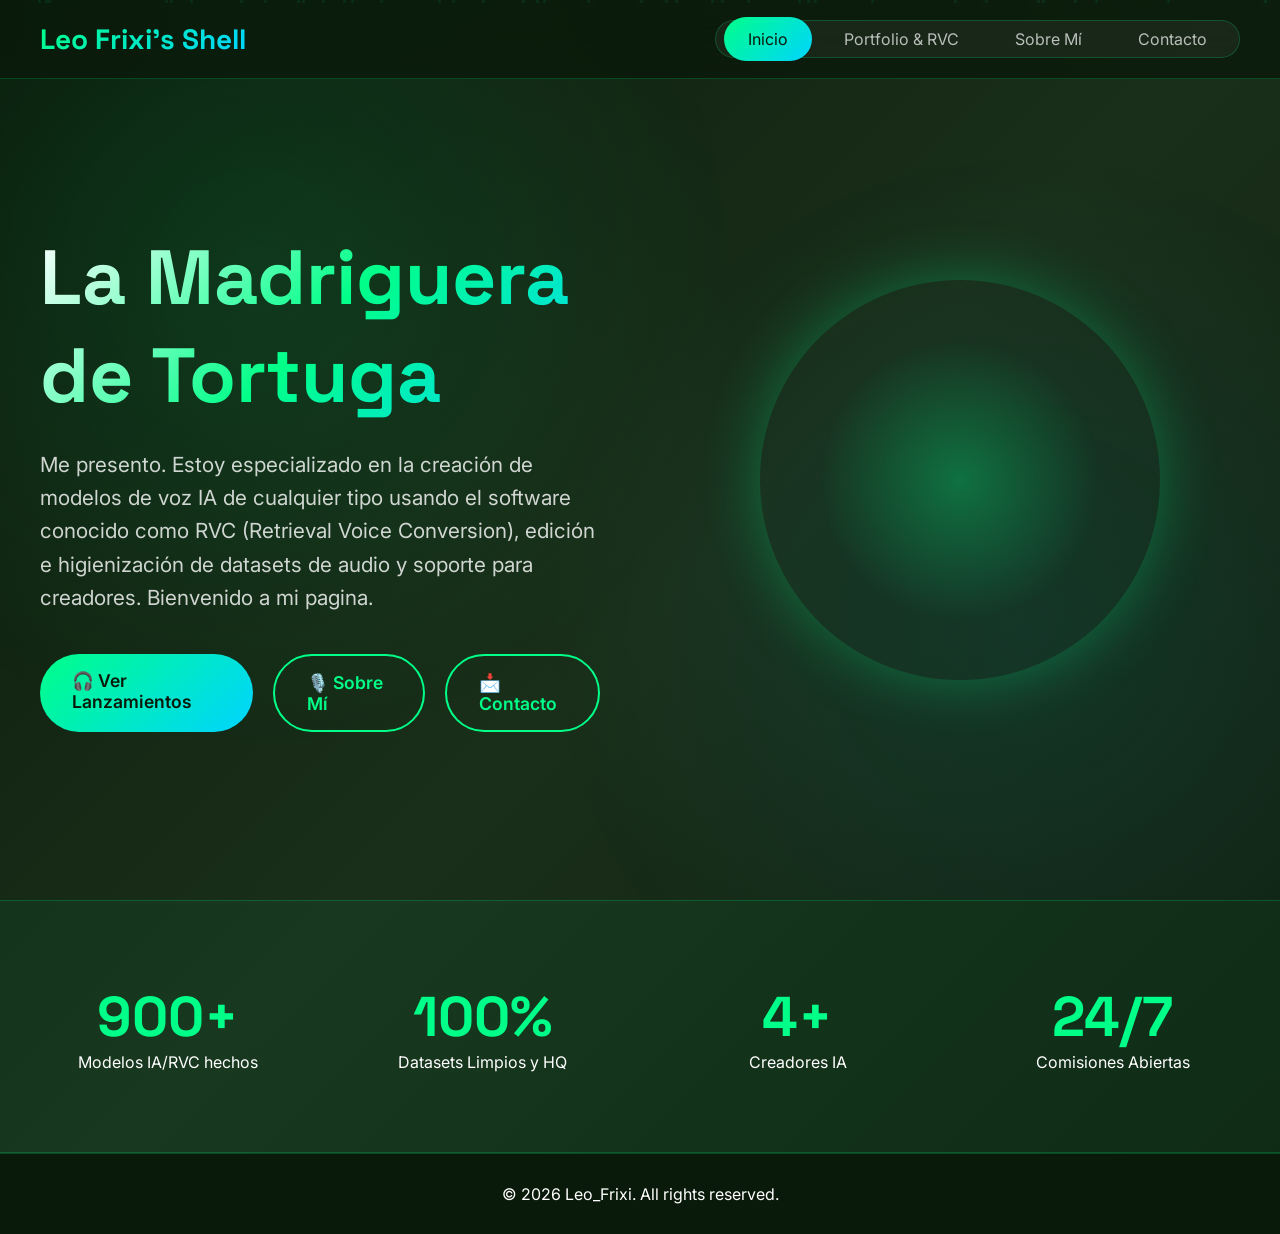
==== commit a6aeb7db: "Añadido favicon/icono a la pagina" ====
--- a/index.html
+++ b/index.html
@@ -4,6 +4,7 @@
     <meta charset="UTF-8">
     <meta name="viewport" content="width=device-width, initial-scale=1.0">
     <title>Leo Frixi's Shell</title>
+    <link rel="icon" type="image/x-icon" href="/img/favicon.ico">
     <link href="https://fonts.googleapis.com/css2?family=Inter:wght@300;400;500;600;700&family=Space+Grotesk:wght@300;400;500;600;700&display=swap" rel="stylesheet">
     <link href="css/style.css" rel="stylesheet">
 </head>
--- a/css/style.css
+++ b/css/style.css
@@ -567,6 +567,29 @@
 	cursor: pointer;
 }
 
+.submit-btn:disabled {
+	opacity: 0.6;
+	cursor: not-allowed;
+}
+
+.honeypot {
+	display: none;
+}
+
+.form-status {
+	margin-top: 16px;
+	min-height: 1.4em;
+	text-align: center;
+}
+
+.form-status.ok {
+	color: var(--primary-green);
+}
+
+.form-status.error {
+	color: #ff6b6b;
+}
+
 /* ============================================= */
 /*  🦶 PIE DE PÁGINA                             */
 /* ============================================= */
@@ -658,17 +681,6 @@
 	text-decoration: none;
 }
 
-.back-link {
-	display: inline-block;
-	margin-bottom: 20px;
-	color: var(--primary-green);
-	text-decoration: none;
-}
-
-.back-link:hover {
-	text-decoration: underline;
-}
-
 .samples-intro-page {
 	text-align: center;
 	max-width: 640px;
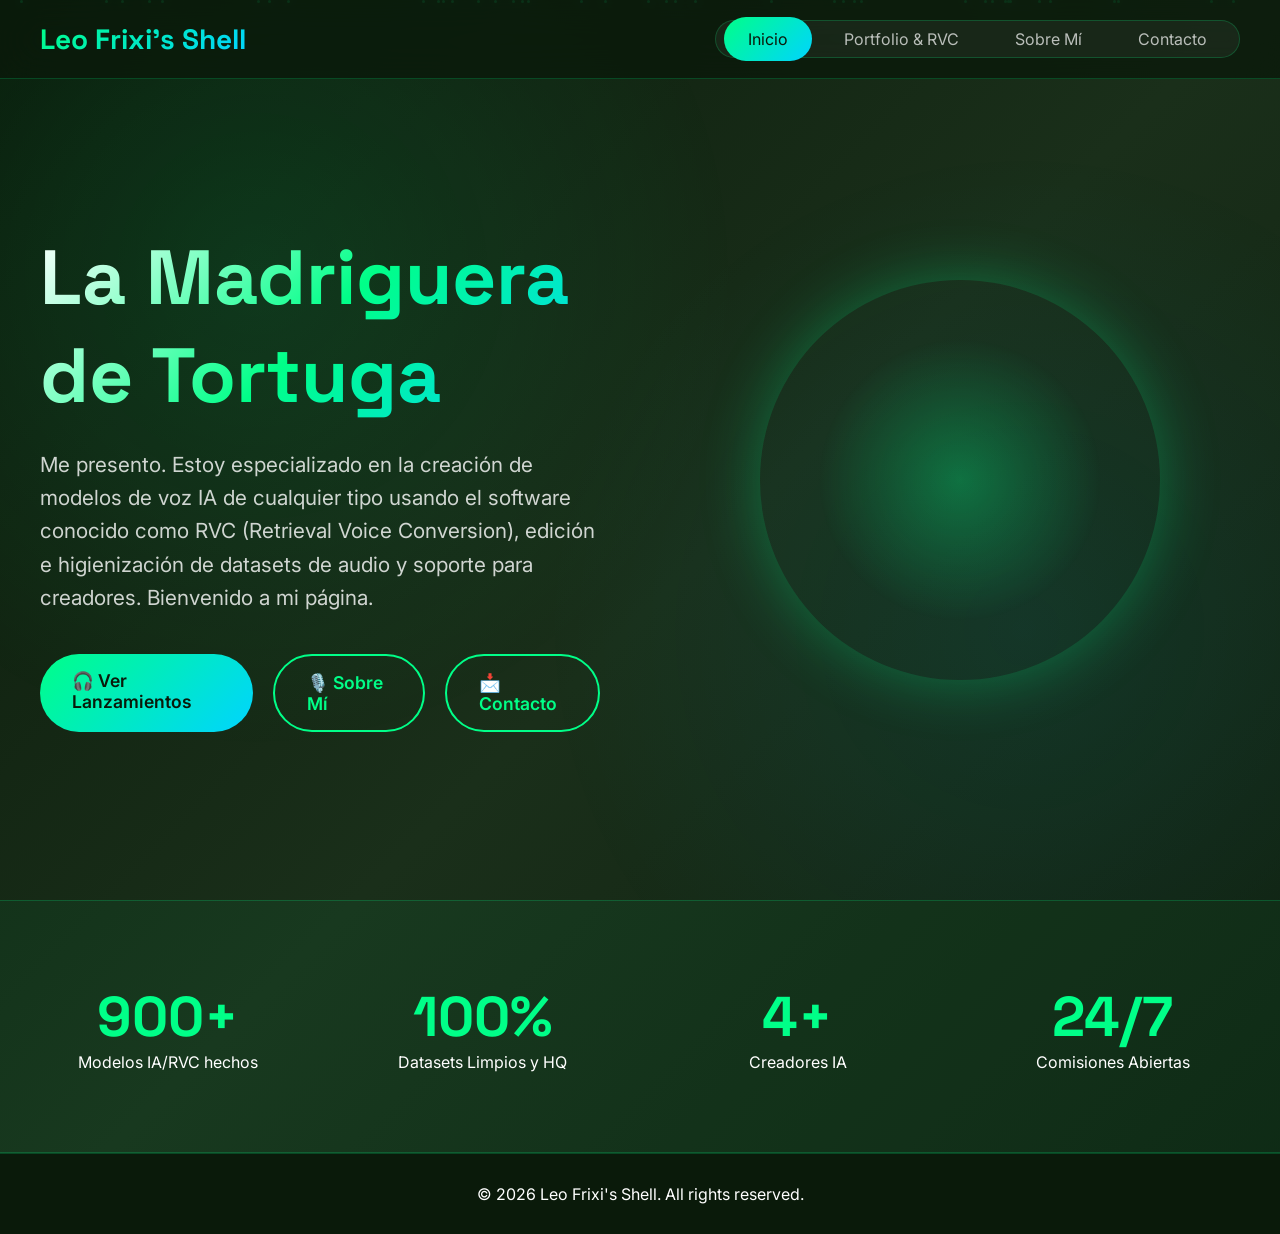
==== commit 3aae264f: "Imagen de tortuguita añadida, presentacion en readme.md y ajustes finales antes de la Version 1.0.0" ====
--- a/index.html
+++ b/index.html
@@ -4,7 +4,7 @@
     <meta charset="UTF-8">
     <meta name="viewport" content="width=device-width, initial-scale=1.0">
     <title>Leo Frixi's Shell</title>
-    <link rel="icon" type="image/x-icon" href="/img/favicon.ico">
+    <link rel="icon" type="image/x-icon" href="img/favicon.ico">
     <link href="https://fonts.googleapis.com/css2?family=Inter:wght@300;400;500;600;700&family=Space+Grotesk:wght@300;400;500;600;700&display=swap" rel="stylesheet">
     <link href="css/style.css" rel="stylesheet">
 </head>
@@ -17,7 +17,7 @@
 <header>
     <nav id="navbar">
         <div class="nav-container">
-            <a href="../index.html" class="logo">
+            <a href="index.html" class="logo">
     <span class="logo-text">Leo Frixi's Shell</span>
 </a>
             <ul class="nav-menu" id="navMenu">
@@ -36,7 +36,7 @@
     <div class="hero-content">
         <div class="hero-text">
             <h1>La Madriguera de Tortuga</h1>
-            <p>Me presento. Estoy especializado en la creación de modelos de voz IA de cualquier tipo usando el software conocido como RVC (Retrieval Voice Conversion), edición e higienización de datasets de audio y soporte para creadores. Bienvenido a mi pagina.</p>
+            <p>Me presento. Estoy especializado en la creación de modelos de voz IA de cualquier tipo usando el software conocido como RVC (Retrieval Voice Conversion), edición e higienización de datasets de audio y soporte para creadores. Bienvenido a mi página.</p>
             <div class="hero-buttons">
                 <a href="pages/portfolio.html" class="btn btn-primary">🎧 Ver Lanzamientos</a>
                 <a href="pages/biografia.html" class="btn btn-secondary">🎙️ Sobre Mí</a>
@@ -58,22 +58,22 @@
 <!-- Mis Stats -->
         <section class="stats">
             <div class="stats-container">
-                <article class="stat-item">
+                <div class="stat-item">
                     <h3>900+</h3>
                     <p>Modelos IA/RVC hechos</p>
-                </article>
-                <article class="stat-item">
+                </div>
+                <div class="stat-item">
                     <h3>100%</h3>
                     <p>Datasets Limpios y HQ</p>
-                </article>
-                <article class="stat-item">
+                </div>
+                <div class="stat-item">
                     <h3>4+</h3>
                     <p>Creadores IA</p>
-                </article>
-                <article class="stat-item">
+                </div>
+                <div class="stat-item">
                     <h3>24/7</h3>
                     <p>Comisiones Abiertas</p>
-                </article>
+                </div>
             </div>
         </section>
     </main>
@@ -81,7 +81,7 @@
 <!-- Footer -->
     <footer>
         <div class="footer-bottom">
-            <p>© 2026 Leo_Frixi. All rights reserved.</p>
+            <p>© 2026 Leo Frixi's Shell. All rights reserved.</p>
         </div>
     </footer>
 
--- a/css/style.css
+++ b/css/style.css
@@ -121,6 +121,7 @@
 	font-weight: 700;
 	background: linear-gradient(135deg, var(--primary-green), var(--accent-blue));
 	-webkit-background-clip: text;
+	background-clip: text;
 	-webkit-text-fill-color: transparent;
 }
 
@@ -175,6 +176,7 @@
 	margin-bottom: 24px;
 	background: linear-gradient(135deg, #ffffff, var(--primary-green), var(--accent-blue));
 	-webkit-background-clip: text;
+	background-clip: text;
 	-webkit-text-fill-color: transparent;
 }
 
@@ -294,6 +296,7 @@
 	margin-bottom: 80px;
 	background: linear-gradient(135deg, var(--primary-green), var(--accent-blue));
 	-webkit-background-clip: text;
+	background-clip: text;
 	-webkit-text-fill-color: transparent;
 }
  
@@ -434,7 +437,7 @@
 	display: block;
 }
 
-.feature-panel h3 {
+.feature-panel h2 {
 	color: var(--primary-green);
 	margin-top: 0;
 	margin-bottom: 16px;
@@ -466,7 +469,9 @@
 
 .about-visual {
 	display: flex;
-	justify-content: center;
+	flex-direction: column;
+	align-items: center;
+	gap: 24px;
 }
 
 .eco-visualization {
@@ -497,6 +502,13 @@
 .ring:nth-child(3) {
 	inset: 36%;
 	background: radial-gradient(circle, var(--glow-green) 0%, transparent 70%);
+}
+
+.turtle {
+	display: block;
+	width: min(160px, 40vw);
+	height: auto;
+	filter: drop-shadow(0 0 14px var(--glow-green));
 }
 
 .about-text h2 {
@@ -677,10 +689,6 @@
 /*  🎙️ SAMPLES CRUDOS                            */
 /* ============================================= */
 
-a.artist-btn {
-	text-decoration: none;
-}
-
 .samples-intro-page {
 	text-align: center;
 	max-width: 640px;
@@ -735,7 +743,7 @@
 /* ============================================= */
 
 @media (max-width: 768px) {
-	.hero-content, .features-showcase, .contact-container, .portfolio-container, .about-content {
+	.hero-content, .contact-container, .portfolio-container, .about-content {
 		grid-template-columns: 1fr;
 	}
 
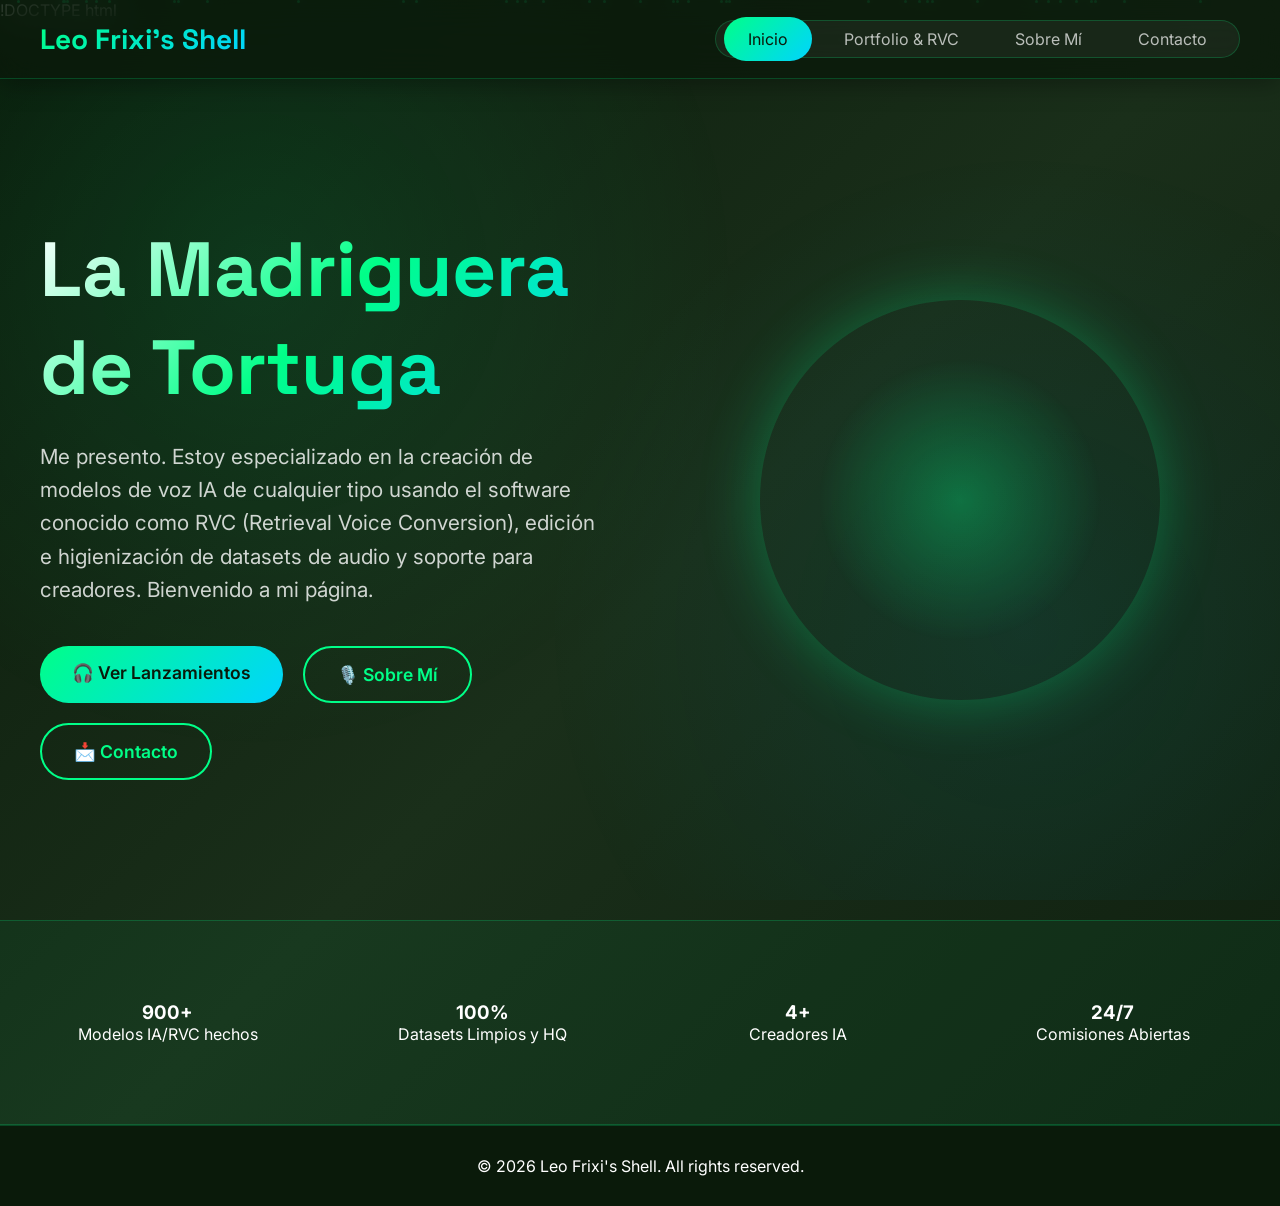
==== commit ee4ac5f0: "Cambios finales, Version 1.0.0" ====
--- a/index.html
+++ b/index.html
@@ -1,4 +1,4 @@
-<!DOCTYPE html>
+!DOCTYPE html
 <html lang="es">
 <head>
     <meta charset="UTF-8">
--- a/css/style.css
+++ b/css/style.css
@@ -24,6 +24,23 @@
 }
 
 /* ============================================= */
+/*  📱 MOBILE FIRST: CÓMO LEER ESTE ARCHIVO      */
+/* ============================================= */
+
+/*
+	Los estilos "normales" de cada bloque son los del MÓVIL.
+	Después, con @media (min-width: ...), vamos añadiendo
+	cambios para pantallas más grandes:
+
+	  - Móvil:   menos de 768px  (estilos base, sin @media)
+	  - Tablet:  desde 768px     @media (min-width: 768px)
+	  - Laptop:  desde 1024px    @media (min-width: 1024px)
+
+	Cada sección tiene sus @media justo debajo de sus reglas.
+	Todas las distribuciones usan Flexbox.
+*/
+
+/* ============================================= */
 /*  📐 LAYOUT GENERAL                            */
 /* ============================================= */
 
@@ -46,7 +63,6 @@
 /* ============================================= */
 /*  ✨ FONDO Y EFECTOS VISUALES                  */
 /* ============================================= */
-
 
 .bio-bg {
 	position: fixed;
@@ -89,23 +105,29 @@
 /*  🧭 NAVEGACIÓN                                */
 /* ============================================= */
 
+/* Móvil: el logo arriba y el menú debajo (columna) */
 nav {
 	position: fixed;
 	top: 0;
 	width: 100%;
-	padding: 20px 40px;
+	padding: 12px 16px;
 	background: rgba(10, 26, 10, 0.8);
 	backdrop-filter: blur(20px);
 	border-bottom: 1px solid rgba(0, 255, 136, 0.2);
 	z-index: 1000;
 }
 
+#navbar {
+	box-shadow: 0 4px 24px rgba(0, 0, 0, 0.35);
+}
+
 .nav-container {
 	max-width: 1400px;
 	margin: 0 auto;
 	display: flex;
-	justify-content: space-between;
+	flex-direction: column;
 	align-items: center;
+	gap: 12px;
 }
 
 .logo {
@@ -127,6 +149,8 @@
 
 .nav-menu {
 	display: flex;
+	flex-wrap: wrap;
+	justify-content: center;
 	list-style: none;
 	gap: 8px;
 	background: rgba(255, 255, 255, 0.05);
@@ -138,35 +162,79 @@
 .nav-menu a {
 	text-decoration: none;
 	color: rgba(255, 255, 255, 0.7);
-	padding: 12px 24px;
+	padding: 8px 14px;
+	font-size: 0.9rem;
 	border-radius: 25px;
 	transition: all 0.4s ease;
 }
 
-.nav-menu a.active, .nav-menu a:hover {
+.nav-menu a.active,
+.nav-menu a:hover,
+.nav-menu a:focus-visible {
 	color: var(--deep-forest);
 	background: linear-gradient(135deg, var(--primary-green), var(--accent-blue));
 }
 
+/* Tablet: el logo y el menú pasan a estar en la misma fila */
+@media (min-width: 768px) {
+	nav {
+		padding: 16px 24px;
+	}
+
+	.nav-container {
+		flex-direction: row;
+		justify-content: space-between;
+	}
+
+	.nav-menu a {
+		padding: 10px 16px;
+		font-size: 0.95rem;
+	}
+}
+
+/* Laptop: más espacio en el menú */
+@media (min-width: 1024px) {
+	nav {
+		padding: 20px 40px;
+	}
+
+	.nav-menu a {
+		padding: 12px 24px;
+		font-size: 1rem;
+	}
+}
+
 /* ============================================= */
 /*  🏠 SECCIÓN HERO (INICIO)                     */
 /* ============================================= */
 
+/* Móvil: el texto y la esfera van uno debajo de otro */
 .hero {
 	min-height: 100vh;
 	display: flex;
 	align-items: center;
 	justify-content: center;
-	padding: 100px 40px 40px;
+	padding: 140px 20px 40px;
 }
 
 .hero-content {
 	max-width: 1400px;
 	width: 100%;
-	display: grid;
-	grid-template-columns: 1fr 1fr;
-	gap: 80px;
+	display: flex;
+	flex-direction: column;
 	align-items: center;
+	gap: 40px;
+}
+
+.hero-text,
+.hero-visual {
+	width: 100%;
+	min-width: 0;
+}
+
+.hero-visual {
+	display: flex;
+	justify-content: center;
 }
 
 .hero-text h1 {
@@ -189,7 +257,28 @@
 
 .hero-buttons {
 	display: flex;
+	flex-wrap: wrap;
 	gap: 20px;
+}
+
+@media (min-width: 768px) {
+	.hero {
+		padding: 100px 40px 40px;
+	}
+}
+
+/* Laptop: el texto a la izquierda y la esfera a la derecha (fila) */
+@media (min-width: 1024px) {
+	.hero-content {
+		flex-direction: row;
+		gap: 80px;
+	}
+
+	.hero-text,
+	.hero-visual {
+		flex: 1;
+		width: auto;
+	}
 }
 
 /* ============================================= */
@@ -216,9 +305,19 @@
 	border: 2px solid var(--primary-green);
 }
 
+.btn:hover,
+.btn:focus-visible {
+	transform: translateY(-3px);
+	box-shadow: 0 8px 24px var(--glow-green);
+}
+
+/* ============================================= */
+/*  🔮 ESFERA ANIMADA                            */
+/* ============================================= */
+
 .bio-sphere {
-	width: 400px;
-	height: 400px;
+	width: min(300px, 80vw);
+	height: min(300px, 80vw);
 	border-radius: 50%;
 	background: radial-gradient(circle, var(--glow-green) 0%, transparent 50%);
 	display: flex;
@@ -259,12 +358,27 @@
 	35%, 100% { opacity: 0; transform: translateY(-12px); }
 }
 
+@media (min-width: 768px) {
+	.bio-sphere {
+		width: 340px;
+		height: 340px;
+	}
+}
+
+@media (min-width: 1024px) {
+	.bio-sphere {
+		width: 400px;
+		height: 400px;
+	}
+}
+
 /* ============================================= */
 /*  📊 ESTADÍSTICAS                              */
 /* ============================================= */
 
+/* Móvil: una estadística debajo de otra */
 .stats {
-	padding: 80px 40px;
+	padding: 60px 20px;
 	background: rgba(0, 255, 136, 0.05);
 	border-top: 1px solid rgba(0, 255, 136, 0.2);
 	border-bottom: 1px solid rgba(0, 255, 136, 0.2);
@@ -273,25 +387,55 @@
 .stats-container {
 	max-width: 1400px;
 	margin: 0 auto;
-	display: grid;
-	grid-template-columns: repeat(auto-fit, minmax(250px, 1fr));
-	gap: 60px;
+	list-style: none;
+	display: flex;
+	flex-direction: column;
+	gap: 40px;
 	text-align: center;
 }
 
-.stat-item h3 {
+.stat-number {
+	display: block;
 	font-family: 'Space Grotesk', sans-serif;
 	font-size: 3.5rem;
 	color: var(--primary-green);
 }
 
+/* Tablet: dos estadísticas por fila */
+@media (min-width: 768px) {
+	.stats {
+		padding: 80px 40px;
+	}
+
+	.stats-container {
+		flex-direction: row;
+		flex-wrap: wrap;
+		gap: 40px 60px;
+	}
+
+	.stat-item {
+		flex: 1 1 calc(50% - 30px);
+	}
+}
+
+/* Laptop: las cuatro en la misma fila */
+@media (min-width: 1024px) {
+	.stats-container {
+		flex-wrap: nowrap;
+	}
+
+	.stat-item {
+		flex: 1;
+	}
+}
+
 /* ============================================= */
 /*  🔤 TÍTULOS DE SECCIÓN                        */
 /* ============================================= */
 
 .section-title {
 	font-family: 'Space Grotesk', sans-serif;
-	font-size: 3.5rem;
+	font-size: 2.2rem;
 	text-align: center;
 	margin-bottom: 80px;
 	background: linear-gradient(135deg, var(--primary-green), var(--accent-blue));
@@ -299,7 +443,12 @@
 	background-clip: text;
 	-webkit-text-fill-color: transparent;
 }
- 
+
+@media (min-width: 768px) {
+	.section-title {
+		font-size: 3.5rem;
+	}
+}
 
 /* ========================================= */
 /*  🎧 PORTFOLIO & SECCIÓN DE CREADORES      */
@@ -323,11 +472,11 @@
 	-webkit-text-fill-color: transparent;
 }
 
+/* Móvil: el menú de creadores arriba y los vídeos debajo */
 .portfolio-container {
-	display: grid;
-	grid-template-columns: 320px 1fr;
+	display: flex;
+	flex-direction: column;
 	gap: 30px;
-	align-items: start;
 }
 
 .artist-nav {
@@ -359,7 +508,8 @@
 	text-decoration: none;
 }
 
-.artist-btn:hover {
+.artist-btn:hover,
+.artist-btn:focus-visible {
 	background: rgba(0, 255, 136, 0.05);
 	border-color: rgba(0, 255, 136, 0.3);
 }
@@ -376,15 +526,20 @@
 	margin-top: 2px;
 }
 
-.artist-info h4 {
+.artist-info {
+	display: block;
+}
+
+.artist-name {
+	display: block;
 	margin: 0 0 4px 0;
 	color: var(--primary-green);
 	font-size: 1rem;
 	font-family: 'Space Grotesk', sans-serif;
 }
 
-.artist-info p {
-	margin: 0;
+.artist-desc {
+	display: block;
 	font-size: 0.82rem;
 	color: rgba(255, 255, 255, 0.7);
 	line-height: 1.35;
@@ -450,21 +605,40 @@
 	line-height: 1.6;
 }
 
+/* Tablet y laptop: el menú a la izquierda y los vídeos a la derecha (fila) */
+@media (min-width: 768px) {
+	.portfolio-container {
+		flex-direction: row;
+		align-items: flex-start;
+	}
+
+	.artist-nav {
+		flex: 0 0 320px;
+	}
+
+	.feature-display {
+		flex: 1;
+		min-width: 0;
+	}
+}
+
 /* ============================================= */
 /*  👤 SOBRE MÍ (BIOGRAFÍA)                      */
 /* ============================================= */
 
-.about, .contact {
-	padding: 120px 40px;
+/* Móvil: la imagen arriba y el texto debajo */
+.about,
+.contact {
+	padding: 140px 20px 60px;
 	max-width: 1400px;
 	margin: 0 auto;
 }
 
 .about-content {
-	display: grid;
-	grid-template-columns: 1fr 1.5fr;
-	gap: 60px;
+	display: flex;
+	flex-direction: column;
 	align-items: center;
+	gap: 40px;
 }
 
 .about-visual {
@@ -511,6 +685,10 @@
 	filter: drop-shadow(0 0 14px var(--glow-green));
 }
 
+.about-text {
+	width: 100%;
+}
+
 .about-text h2 {
 	font-family: 'Space Grotesk', sans-serif;
 	font-size: 2rem;
@@ -532,21 +710,57 @@
 	font-size: 1.2rem;
 }
 
+@media (min-width: 768px) {
+	.about,
+	.contact {
+		padding: 140px 40px 80px;
+	}
+}
+
+/* Laptop: la imagen a la izquierda y el texto a la derecha (fila) */
+@media (min-width: 1024px) {
+	.about,
+	.contact {
+		padding-bottom: 120px;
+	}
+
+	.about-content {
+		flex-direction: row;
+		gap: 60px;
+	}
+
+	.about-visual {
+		flex: 1;
+	}
+
+	.about-text {
+		flex: 1.5;
+		width: auto;
+	}
+}
+
 /* ============================================= */
 /*  📩 CONTACTO Y FORMULARIO                     */
 /* ============================================= */
 
+/* Móvil: el formulario arriba y las redes debajo */
 .contact-container {
-	display: grid;
-	grid-template-columns: 1fr 1fr;
-	gap: 80px;
+	display: flex;
+	flex-direction: column;
+	gap: 40px;
 }
 
 .contact-form {
 	background: rgba(255, 255, 255, 0.05);
 	border: 1px solid rgba(0, 255, 136, 0.2);
 	border-radius: 24px;
-	padding: 48px;
+	padding: 24px;
+}
+
+.contact-form .section-title {
+	text-align: left;
+	margin-bottom: 40px;
+	font-size: 2.5rem;
 }
 
 .form-group {
@@ -559,13 +773,21 @@
 	margin-bottom: 12px;
 }
 
-.form-group input, .form-group textarea {
+.form-group input,
+.form-group textarea {
 	width: 100%;
 	padding: 16px;
 	background: rgba(255, 255, 255, 0.08);
 	border: 2px solid rgba(0, 255, 136, 0.2);
 	border-radius: 12px;
 	color: white;
+}
+
+.form-group input:focus,
+.form-group textarea:focus {
+	outline: none;
+	border-color: var(--primary-green);
+	box-shadow: 0 0 12px var(--glow-green);
 }
 
 .submit-btn {
@@ -577,6 +799,13 @@
 	border-radius: 12px;
 	font-weight: 700;
 	cursor: pointer;
+	transition: all 0.3s ease;
+}
+
+.submit-btn:hover,
+.submit-btn:focus-visible {
+	transform: translateY(-2px);
+	box-shadow: 0 8px 24px var(--glow-green);
 }
 
 .submit-btn:disabled {
@@ -600,6 +829,26 @@
 
 .form-status.error {
 	color: #ff6b6b;
+}
+
+@media (min-width: 768px) {
+	.contact-form {
+		padding: 48px;
+	}
+}
+
+/* Laptop: el formulario a la izquierda y las redes a la derecha (fila) */
+@media (min-width: 1024px) {
+	.contact-container {
+		flex-direction: row;
+		gap: 80px;
+	}
+
+	.contact-form,
+	.contact-info {
+		flex: 1;
+		min-width: 0;
+	}
 }
 
 /* ============================================= */
@@ -616,6 +865,10 @@
 /* ============================================= */
 /*  🌐 REDES SOCIALES                            */
 /* ============================================= */
+
+address {
+	font-style: normal;
+}
 
 .contact-info h2 {
 	font-family: 'Space Grotesk', sans-serif;
@@ -712,11 +965,17 @@
 	margin-bottom: 20px;
 }
 
+/* Móvil: un sample por fila */
 .samples-grid {
 	list-style: none;
-	display: grid;
-	grid-template-columns: repeat(auto-fill, minmax(min(260px, 100%), 1fr));
+	display: flex;
+	flex-wrap: wrap;
 	gap: 24px;
+}
+
+.sample {
+	flex: 0 0 100%;
+	min-width: 0;
 }
 
 .sample img {
@@ -738,27 +997,16 @@
 	width: 100%;
 }
 
-/* ============================================= */
-/*  📱 RESPONSIVE (MÓVIL)                        */
-/* ============================================= */
-
-@media (max-width: 768px) {
-	.hero-content, .contact-container, .portfolio-container, .about-content {
-		grid-template-columns: 1fr;
-	}
-
-	nav { padding: 12px 16px; }
-	.nav-container { flex-direction: column; gap: 12px; }
-	.nav-menu { flex-wrap: wrap; justify-content: center; }
-	.nav-menu a { padding: 8px 14px; font-size: 0.9rem; }
-
-	.hero { padding: 140px 20px 40px; }
-	.hero-content { gap: 40px; }
-	.hero-buttons { flex-wrap: wrap; }
-	.bio-sphere { width: min(300px, 80vw); height: min(300px, 80vw); }
-
-	.stats, .about, .contact { padding: 60px 20px; }
-	.contact-form { padding: 24px; }
-	.section-title { font-size: 2.2rem; }
-	.about-content { gap: 40px; }
-}+/* Tablet: dos samples por fila */
+@media (min-width: 768px) {
+	.sample {
+		flex: 0 0 calc((100% - 24px) / 2);
+	}
+}
+
+/* Laptop: tres samples por fila */
+@media (min-width: 1024px) {
+	.sample {
+		flex: 0 0 calc((100% - 48px) / 3);
+	}
+}
